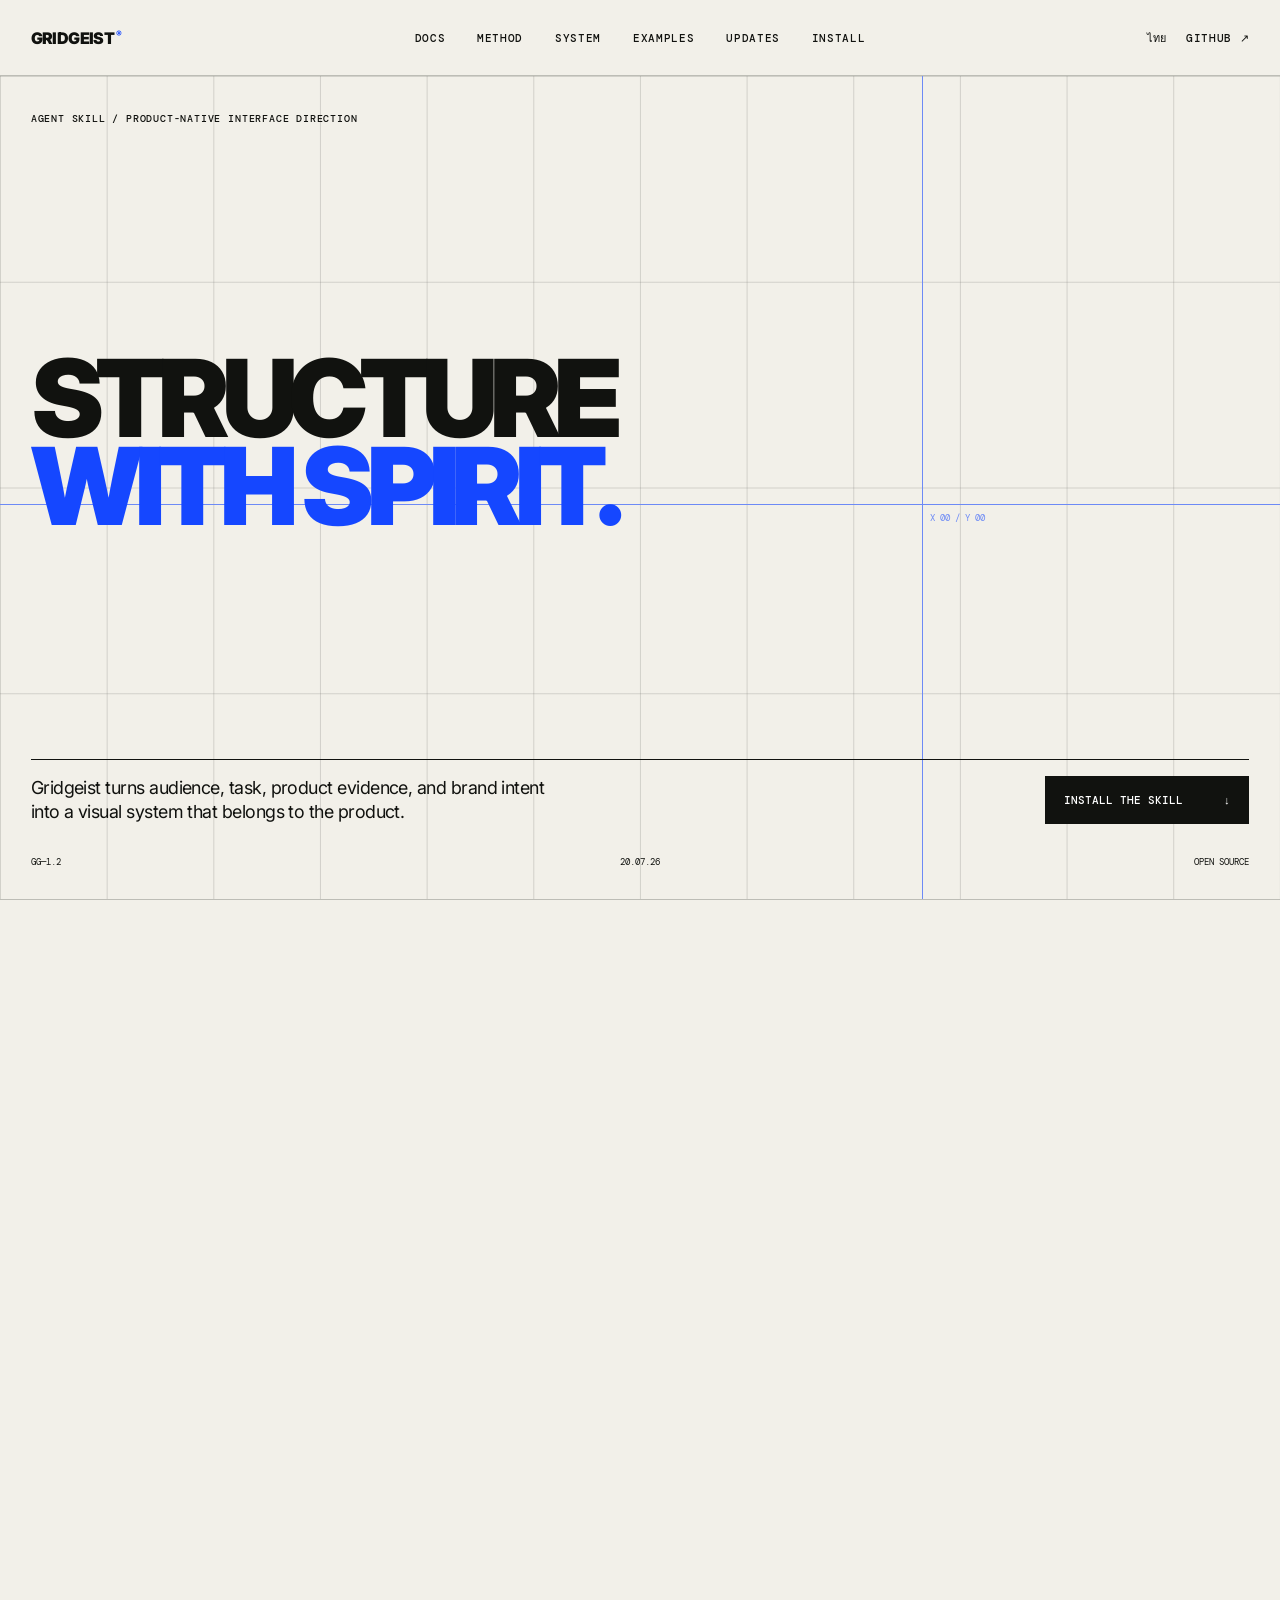
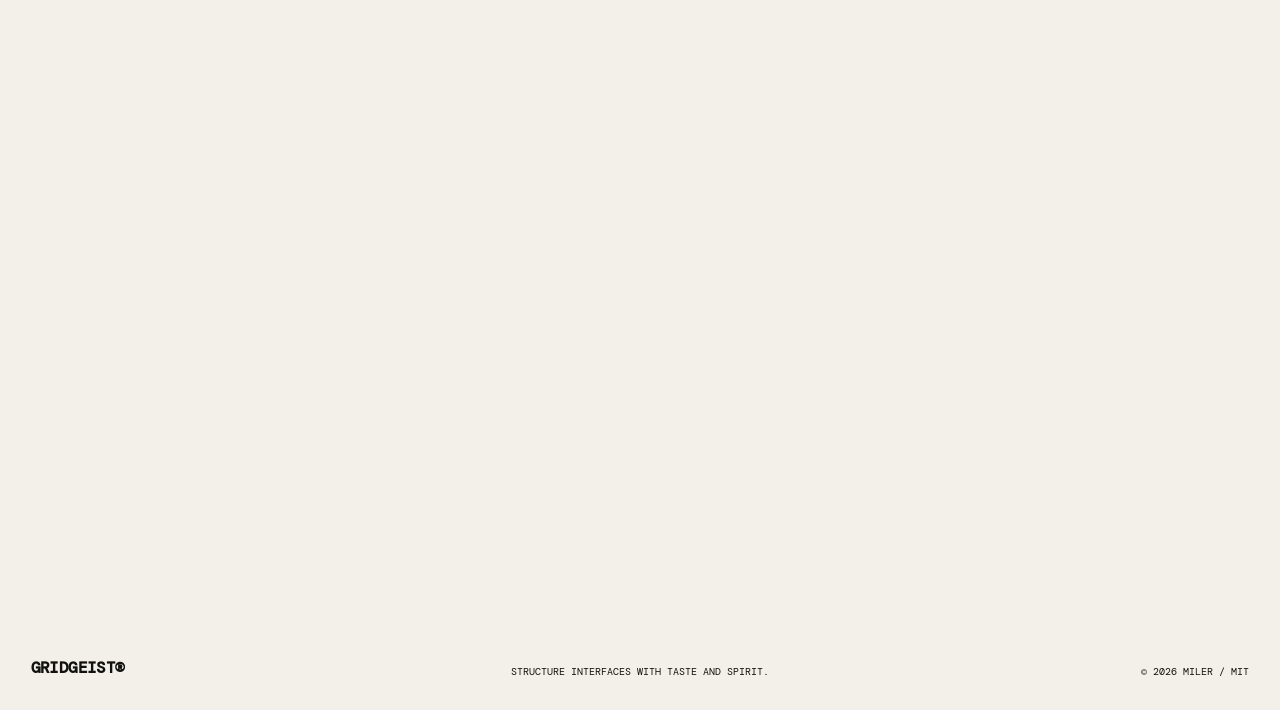
==== site/index.html @ 82cec8fe "feat: refine Gridgeist and clarify fork stewardship" ====
<!doctype html>
<html lang="en">
  <head>
    <meta charset="UTF-8" />
    <meta name="viewport" content="width=device-width, initial-scale=1.0" />
    <meta name="description" content="Gridgeist is a brand-adaptive agent skill for distinctive, product-native web interfaces." />
    <meta name="theme-color" content="#f2f0e9" />
    <title>Gridgeist — Structure interfaces with taste and spirit</title>
    <link rel="canonical" href="https://ohmiler.github.io/gridgeist/" />
    <link rel="alternate" hreflang="en" href="https://ohmiler.github.io/gridgeist/" />
    <link rel="alternate" hreflang="th" href="https://ohmiler.github.io/gridgeist/th/" />
    <link rel="alternate" hreflang="x-default" href="https://ohmiler.github.io/gridgeist/" />
    <meta property="og:type" content="website" />
    <meta property="og:site_name" content="Gridgeist" />
    <meta property="og:title" content="Gridgeist — Structure interfaces with taste and spirit" />
    <meta property="og:description" content="A brand-adaptive agent skill for distinctive, product-native web interfaces." />
    <meta property="og:url" content="https://ohmiler.github.io/gridgeist/" />
    <meta property="og:image" content="https://ohmiler.github.io/gridgeist/og-image.png" />
    <meta property="og:image:width" content="1200" />
    <meta property="og:image:height" content="630" />
    <meta property="og:image:alt" content="Gridgeist — Structure with spirit on a precise cobalt grid" />
    <meta property="og:locale" content="en_US" />
    <meta property="og:locale:alternate" content="th_TH" />
    <meta name="twitter:card" content="summary_large_image" />
    <meta name="twitter:title" content="Gridgeist — Structure interfaces with taste and spirit" />
    <meta name="twitter:description" content="A brand-adaptive agent skill for distinctive, product-native web interfaces." />
    <meta name="twitter:image" content="https://ohmiler.github.io/gridgeist/og-image.png" />
    <link rel="icon" href="./favicon.ico" sizes="any" />
    <link rel="stylesheet" href="./styles.css" />
    <script src="./script.js" defer></script>
  </head>
  <body>
    <a class="skip-link" href="#main">Skip to content</a>

    <header class="site-header">
      <a class="wordmark" href="#top" aria-label="Gridgeist home">GRIDGEIST<span aria-hidden="true">®</span></a>
      <nav class="desktop-nav" aria-label="Primary navigation">
        <a href="./docs/">Docs</a>
        <a href="#method">Method</a>
        <a href="#contract">System</a>
        <a href="./examples/">Examples</a>
        <a href="./updates/">Updates</a>
        <a href="#install">Install</a>
      </nav>
      <details class="mobile-menu">
        <summary>Menu</summary>
        <nav aria-label="Mobile navigation">
          <a href="./docs/">Docs</a>
          <a href="#method">Method</a>
          <a href="#contract">System</a>
          <a href="./examples/">Examples</a>
          <a href="./updates/">Updates</a>
          <a href="#install">Install</a>
        </nav>
      </details>
      <div class="header-actions">
        <a class="header-language" href="./th/" lang="th">ไทย</a>
        <a class="header-github" href="https://github.com/ohmiler/gridgeist">GitHub ↗</a>
      </div>
    </header>

    <main id="main">
      <section class="hero" id="top" aria-labelledby="hero-title">
        <div class="hero-grid" aria-hidden="true">
          <span class="axis axis-x"></span>
          <span class="axis axis-y"></span>
          <span class="coordinate">X 00 / Y 00</span>
        </div>
        <p class="eyebrow hero-kicker">Agent skill / Product-native interface direction</p>
        <h1 id="hero-title"><span>STRUCTURE</span><span>WITH SPIRIT.</span></h1>
        <div class="hero-footer">
          <p>Gridgeist turns audience, task, product evidence, and brand intent into a visual system that belongs to the product.</p>
          <a class="button button-dark" href="#install">Install the skill <span aria-hidden="true">↓</span></a>
        </div>
        <div class="hero-index" aria-hidden="true">
          <span>GG—1.2</span><span>20.07.26</span><span>OPEN SOURCE</span>
        </div>
      </section>

      <section class="statement reveal" id="method" aria-labelledby="statement-title">
        <p class="section-label">01 / The premise</p>
        <div>
          <h2 id="statement-title">A grid is a decision,<br />not a costume.</h2>
          <p>Structure may be visible, quiet, or invisible. The audience, task, content, and established brand decide—not a house aesthetic.</p>
        </div>
      </section>

      <section class="comparison reveal" aria-labelledby="comparison-title">
        <div class="comparison-head">
          <div>
            <p class="section-label">02 / Diagnostic</p>
            <h2 id="comparison-title">Move the idea,<br />not the furniture.</h2>
          </div>
          <div class="view-switch" role="group" aria-label="Comparison view">
            <button type="button" data-view="before" aria-pressed="true">Before</button>
            <button type="button" data-view="after" aria-pressed="false">After</button>
          </div>
        </div>

        <div class="demo" data-state="before">
          <div class="demo-bar">
            <span>COURSE / 04</span><span>INTERFACE STUDY</span><span class="demo-status">GENERIC</span>
          </div>
          <div class="demo-before" aria-hidden="false">
            <div class="fake-pill">NEW LEARNING EXPERIENCE</div>
            <h3>Master design.<br />Unlock your potential.</h3>
            <p>Everything you need to level up your skills and achieve more.</p>
            <div class="fake-cards"><i></i><i></i><i></i></div>
          </div>
          <div class="demo-after" aria-hidden="true">
            <aside><span>LESSON 04</span><strong>Grid as<br />argument</strong><small>38 min / intermediate</small></aside>
            <div class="lesson-pane">
              <span class="lesson-number">04</span>
              <h3>Build order<br />before ornament.</h3>
              <div class="lesson-meta"><span>READING</span><span>08:24</span><span>3 EXERCISES</span></div>
            </div>
          </div>
        </div>
      </section>

      <section class="modes reveal" id="modes" aria-labelledby="modes-title">
        <div class="modes-intro">
          <p class="section-label">03 / Operating modes</p>
          <h2 id="modes-title">One system.<br />Three ways in.</h2>
        </div>
        <ol class="mode-list">
          <li><span>01</span><div><h3>Create</h3><p>Turn content hierarchy and product intent into a complete responsive interface.</p></div><b aria-hidden="true">↗</b></li>
          <li><span>02</span><div><h3>Redesign</h3><p>Preserve behavior and brand while replacing weak patterns with a coherent direction.</p></div><b aria-hidden="true">↗</b></li>
          <li><span>03</span><div><h3>Review</h3><p>Diagnose clarity, hierarchy, type, responsiveness, accessibility, and implementation.</p></div><b aria-hidden="true">↗</b></li>
        </ol>
      </section>

      <section class="adaptation reveal" id="adaptation" aria-labelledby="adaptation-title">
        <header class="adaptation-intro">
          <p class="section-label section-label-light">04 / Structural range</p>
          <h2 id="adaptation-title">One method.<br />Different signals.</h2>
          <p>Illustrative specimens—not client work. Each surface changes its structural intensity while preserving one evidence-first method.</p>
        </header>
        <div class="specimen-grid">
          <article class="specimen specimen-visible">
            <header><span>01 / VISIBLE</span><b>Technical system</b></header>
            <div class="trace-mini" aria-hidden="true"><i></i><p><span>api.search</span><b>184 ms</b></p><p><span>db.lookup</span><b>42 ms</b></p><p><span>cache.hit</span><b>08 ms</b></p></div>
            <p>Explicit tracks expose relationships in data, code, and operational state.</p>
          </article>
          <article class="specimen specimen-quiet">
            <header><span>02 / QUIET</span><b>Image-led story</b></header>
            <div class="editorial-mini" aria-hidden="true"><i></i><i></i><small>WORK 03 / PROCESS &amp; OUTCOME</small></div>
            <p>Quiet alignments give artwork, captions, and narrative room to lead.</p>
          </article>
          <article class="specimen specimen-invisible">
            <header><span>03 / INVISIBLE</span><b>Direct-manipulation tool</b></header>
            <div class="canvas-mini" aria-hidden="true"><span></span><i></i><b>●</b><b>●</b><b>●</b></div>
            <p>The primary canvas dominates; structure survives through tool placement and touch behavior.</p>
          </article>
          <article class="specimen specimen-state">
            <header><span>04 / STATE-LED</span><b>Transactional flow</b></header>
            <div class="ledger-mini" aria-hidden="true"><p><b>184</b><span>READY</span></p><p><b>16</b><span>NEEDS ATTENTION</span></p><i></i></div>
            <p>Stable controls, explicit status, and recovery carry the visual hierarchy.</p>
          </article>
        </div>
      </section>

      <section class="system-contract reveal" id="contract" aria-labelledby="contract-title">
        <div class="contract-intro">
          <div><p class="section-label">05 / System contract</p><h2 id="contract-title">One direction.<br />Every decision.</h2></div>
          <p>Version 1.2 connects color, type, layout, spacing, components, states, media, and motion before polish begins. The contract stays proportional to the surface.</p>
        </div>
        <div class="contract-flow" aria-label="Gridgeist token flow">
          <div><span>01 / Foundation</span><strong>Raw values</strong></div>
          <div><span>02 / Semantic</span><strong>Product roles</strong></div>
          <div><span>03 / Component</span><strong>Behavior in context</strong></div>
        </div>
        <div class="contract-grid">
          <article class="contract-card"><span>Color + type</span><strong>Roles before values.</strong><p>Foreground pairs, proportional heading roles, language stress, and useful viewport context remain explicit.</p><code>task → role → scale</code></article>
          <article class="contract-card"><span>Layout + spacing</span><strong>Priority before tracks.</strong><p>One rhythm governs alignment while each viewport recomposes around the primary task.</p><code>360 → 768 → 1280 → 1600</code></article>
          <article class="contract-card"><span>Components</span><strong>Anatomy before instances.</strong><p>Shared jobs define variants, density, long-content behavior, and narrow-container rules.</p><code>job → anatomy → variant</code></article>
          <article class="contract-card is-state"><span>States + motion</span><strong>Evidence before claims.</strong><p>Focus, selection, error, success, and reduced motion survive without color alone.</p><div class="contract-state" aria-label="Example component states"><i>Default</i><i>Selected</i><i>Focus</i></div></article>
        </div>
      </section>

      <section class="proof reveal" aria-labelledby="proof-title">
        <p class="section-label">06 / Evaluation</p>
        <div class="proof-number">19</div>
        <div class="proof-copy">
          <h2 id="proof-title">Nineteen scenarios.<br />Six system runs.</h2>
          <p>The published suite now covers creation, redesign, review, brand adaptation, direction alignment, state recovery, accessibility, evidence integrity, companion ownership, and design-system coherence.</p>
          <p class="proof-note"><b>6 / 6</b> fresh v1.2 Scenario 19 implementations passed in English and Thai with independent responsive browser checks. Guardrails were repaired; real-user evidence remains open.</p>
          <a href="https://github.com/ohmiler/gridgeist/blob/main/evals/prompts.md">Read the evaluation suite ↗</a>
        </div>
      </section>

      <section class="field-proof reveal" aria-labelledby="field-proof-title">
        <div><p class="section-label section-label-light">07 / Field proof</p><h2 id="field-proof-title">One brief.<br />Two systems.</h2><p>Tracefield preserves the baseline, exact prompt, final interface, verification record, and limits of Gridgeist's first flagship experiment.</p><a href="./case-studies/tracefield/">Read the case study ↗</a></div>
        <div class="field-score" aria-label="Rubric score improved from 10 to 28"><span>BASELINE</span><b>10</b><i>→</i><b>28</b><span>FINAL</span></div>
      </section>
      <section class="install reveal" id="install" aria-labelledby="install-title">
        <p class="section-label section-label-light">08 / Install &amp; update</p>
        <h2 id="install-title">Install once.<br />Update deliberately.</h2>
        <div class="install-grid">
          <article class="install-primary">
            <div><span>01 / CODEX PLUGIN</span><small>RECOMMENDED</small></div>
            <p>Add the marketplace, install the tagged plugin, then start a new Codex session.</p>
            <div class="command-line"><code id="install-codex">codex plugin marketplace add ohmiler/gridgeist
codex plugin add gridgeist@gridgeist</code><button type="button" class="copy-button" data-copy-target="install-codex">Copy</button></div>
          </article>
          <article>
            <div><span>02 / AGENT SKILLS</span><small>UNIVERSAL</small></div>
            <p>Install globally for compatible agents.</p>
            <div class="command-line command-line-small"><code id="install-skills">npx skills add ohmiler/gridgeist -g</code><button type="button" class="copy-button" data-copy-target="install-skills">Copy</button></div>
          </article>
          <article>
            <div><span>03 / UPDATE</span><small>EXPLICIT</small></div>
            <p>Refresh the marketplace or update an Agent Skills installation; updates never run silently.</p>
            <div class="command-line command-line-small"><code id="update-skill">codex plugin marketplace upgrade gridgeist
npx skills update gridgeist -g -y</code><button type="button" class="copy-button" data-copy-target="update-skill">Copy</button></div>
          </article>
        </div>
        <div class="install-actions">
          <a class="button button-light" href="./docs/#install">Read installation docs <span aria-hidden="true">↗</span></a>
          <p>Tagged releases<br />MIT licensed</p>
        </div>
      </section>
    </main>

    <footer>
      <a class="wordmark" href="#top">GRIDGEIST®</a>
      <p>Structure interfaces with taste and spirit.</p>
      <p>© 2026 MILER / MIT</p>
    </footer>
  </body>
</html>
---- site/styles.css ----
@import url("https://fonts.googleapis.com/css2?family=DM+Mono:wght@300;400;500&family=Inter:wght@400;500;600;700;800;900&display=swap");

:root {
  /* Foundation */
  --foundation-paper-100: #f2f0e9;
  --foundation-paper-0: #ffffff;
  --foundation-ink-900: #11120f;
  --foundation-ink-600: #686a63;
  --foundation-cobalt-600: #1547ff;
  --foundation-acid-400: #d8ff00;
  --foundation-danger-600: #b93a21;
  --foundation-rule: rgba(17, 18, 15, 0.23);
  --foundation-rule-inverse: rgba(255, 255, 255, 0.34);
  --foundation-space-1: .5rem;
  --foundation-space-2: 1rem;
  --foundation-space-3: 1.5rem;
  --foundation-space-4: 2rem;
  --foundation-space-6: 3rem;
  --foundation-space-8: 4rem;
  --foundation-motion-fast: 160ms;
  --foundation-motion-base: 280ms;
  --foundation-motion-reveal: 700ms;
  --font-metadata: "DM Mono", monospace;
  --font-interface: "Inter", Arial, sans-serif;
  --type-display-hero: clamp(3.5rem, 8.4vw, 8rem);
  --type-display-section: clamp(2.75rem, 5vw, 5rem);
  --type-heading-section: clamp(2.25rem, 4vw, 4rem);

  /* Semantic */
  --color-canvas: var(--foundation-paper-100);
  --color-surface: var(--foundation-paper-0);
  --color-text: var(--foundation-ink-900);
  --color-text-muted: var(--foundation-ink-600);
  --color-border: var(--foundation-rule);
  --color-border-inverse: var(--foundation-rule-inverse);
  --color-action: var(--foundation-cobalt-600);
  --color-action-foreground: var(--foundation-paper-0);
  --color-focus: var(--foundation-acid-400);
  --color-success: #187650;
  --color-warning: #a94b22;
  --color-destructive: var(--foundation-danger-600);
  --color-inverse-surface: var(--foundation-ink-900);
  --color-inverse-text: var(--foundation-paper-0);

  /* Shared component roles */
  --component-control-height: 48px;
  --component-focus-width: 3px;
  --component-rule: 1px solid var(--color-border);
  --component-rule-strong: 1px solid var(--color-text);
  --component-transition: var(--foundation-motion-fast) ease;

  /* Stable compatibility aliases */
  --paper: var(--color-canvas);
  --ink: var(--color-text);
  --muted: var(--color-text-muted);
  --line: var(--color-border);
  --blue: var(--color-action);
  --acid: var(--color-focus);
  --mono: var(--font-metadata);
  --sans: var(--font-interface);
  --container-wide: 1280px;
  --container-copy: 760px;
  --page-gutter: max(clamp(1rem, 2.4vw, 2rem), calc((100vw - var(--container-wide)) / 2));
}

* { box-sizing: border-box; }
html { scroll-behavior: smooth; }
body { margin: 0; background: var(--color-canvas); color: var(--color-text); font-family: var(--font-interface); }
a { color: inherit; }
button { font: inherit; }
::selection { background: var(--blue); color: white; }

.skip-link { position: fixed; left: 1rem; top: -5rem; z-index: 50; background: white; padding: .8rem 1rem; }
.skip-link:focus { top: 1rem; }
.site-header { height: 76px; padding: 0 var(--page-gutter); display: grid; grid-template-columns: 1fr auto 1fr; align-items: center; border-bottom: 1px solid var(--line); position: relative; z-index: 5; }
.wordmark { font-size: 1rem; font-weight: 900; letter-spacing: -.04em; text-decoration: none; }
.wordmark span { color: var(--blue); font-size: .55em; vertical-align: top; margin-left: .15rem; }
.site-header > nav { display: flex; gap: 2rem; }
.mobile-menu { display: none; }
.header-actions { justify-self: end; display: flex; gap: 1.2rem; align-items: center; }
.site-header > nav a, .header-github, .header-language { font: 500 .68rem var(--mono); text-transform: uppercase; text-decoration: none; letter-spacing: .06em; }
.site-header > nav a:hover, .header-github:hover, .header-language:hover { color: var(--color-action); }
.site-header a[aria-current="page"] { text-decoration: underline; text-decoration-color: var(--color-action); text-decoration-thickness: 2px; text-underline-offset: .45rem; }
.header-github { justify-self: end; }
:where(a, button, summary):focus-visible { outline: var(--component-focus-width) solid var(--color-focus); outline-offset: 3px; }

.hero { min-height: calc(100svh - 76px); padding: 2.4vw var(--page-gutter); display: grid; grid-template-columns: minmax(0, 1fr); grid-template-rows: auto 1fr auto auto; position: relative; overflow: hidden; border-bottom: 1px solid var(--line); }
.hero-grid { position: absolute; inset: 0; pointer-events: none; background-image: linear-gradient(to right, var(--line) 1px, transparent 1px), linear-gradient(to bottom, var(--line) 1px, transparent 1px); background-size: calc(100% / 12) 100%, 100% 25%; opacity: .6; }
.axis { position: absolute; z-index: 1; background: var(--blue); transition: transform .1s linear; }
.axis-x { height: 1px; left: 0; right: 0; top: var(--pointer-y, 52%); }
.axis-y { width: 1px; top: 0; bottom: 0; left: var(--pointer-x, 72%); }
.coordinate { position: absolute; top: calc(var(--pointer-y, 52%) + 8px); left: calc(var(--pointer-x, 72%) + 8px); color: var(--blue); font: .58rem var(--mono); }
.eyebrow, .section-label { margin: 0; font: 500 .63rem var(--mono); letter-spacing: .08em; text-transform: uppercase; }
.hero-kicker { z-index: 2; padding-top: .3rem; }
.hero h1 { align-self: center; max-width: 12ch; margin: 2rem 0; z-index: 2; font-size: var(--type-display-hero); line-height: .82; letter-spacing: -.075em; font-weight: 900; text-transform: uppercase; }
.hero h1 span { display: block; transform: translateY(30px); opacity: 0; animation: rise .8s cubic-bezier(.2,.7,.1,1) forwards; }
.hero h1 span:last-child { color: var(--blue); animation-delay: .12s; }
.hero-footer { z-index: 2; display: flex; justify-content: space-between; align-items: end; border-top: 1px solid var(--ink); padding-top: 1rem; }
.hero-footer p { max-width: 520px; margin: 0; font-size: clamp(1rem, 1.4vw, 1.4rem); line-height: 1.35; letter-spacing: -.03em; }
.button { min-height: var(--component-control-height); padding: 0 1.2rem; display: inline-flex; align-items: center; justify-content: space-between; gap: 2.5rem; text-decoration: none; font: 500 .7rem var(--mono); text-transform: uppercase; transition: background var(--component-transition), color var(--component-transition), transform var(--component-transition); }
.button:hover { transform: translateY(-2px); }
.button-dark { background: var(--ink); color: white; }
.button-dark:hover { background: var(--blue); }
.hero-index { z-index: 2; padding-top: 2rem; display: grid; grid-template-columns: repeat(3, 1fr); font: .55rem var(--mono); }
.hero-index span:nth-child(2) { text-align: center; }
.hero-index span:last-child { text-align: right; }

.statement { display: grid; grid-template-columns: 1fr 3fr; gap: 2rem; padding: 8rem var(--page-gutter); border-bottom: 1px solid var(--line); }
.statement > div { max-width: 1050px; }
.statement h2, .comparison h2, .modes h2, .adaptation h2, .proof h2, .install h2 { margin: 0; font-weight: 800; letter-spacing: -.065em; line-height: .94; }
.statement h2 { font-size: var(--type-display-section); }
.statement div p { max-width: 650px; margin: 3rem 0 0 auto; font-size: clamp(1.2rem, 2.1vw, 2rem); line-height: 1.25; letter-spacing: -.035em; }

.comparison { padding: 7rem var(--page-gutter); }
.comparison-head { display: flex; justify-content: space-between; align-items: end; margin-bottom: 3rem; }
.comparison h2, .modes h2 { margin-top: 1.5rem; font-size: var(--type-display-section); }
.view-switch { display: flex; border: 1px solid var(--ink); }
.view-switch button { border: 0; border-right: 1px solid var(--ink); padding: .85rem 1.4rem; background: transparent; cursor: pointer; font: .67rem var(--mono); text-transform: uppercase; }
.view-switch button:last-child { border-right: 0; }
.view-switch button[aria-pressed="true"] { background: var(--color-inverse-surface); color: var(--color-inverse-text); box-shadow: inset 0 -4px var(--color-focus); }
.demo { min-height: 620px; border: 1px solid var(--ink); position: relative; overflow: hidden; background: #e7e8e2; }
.demo-bar { height: 44px; padding: 0 1rem; display: grid; grid-template-columns: 1fr 1fr 1fr; align-items: center; border-bottom: 1px solid var(--ink); font: .58rem var(--mono); }
.demo-bar span:nth-child(2) { text-align: center; }
.demo-status { text-align: right; color: var(--blue); }
.demo-before { min-height: 575px; display: flex; flex-direction: column; align-items: center; justify-content: center; text-align: center; background: radial-gradient(circle at 70% 30%, rgba(21,71,255,.18), transparent 28%), #eff0f5; transition: opacity .3s, transform .4s; }
.fake-pill { padding: .45rem .8rem; border-radius: 99px; background: white; color: #6158d7; font-size: .58rem; font-weight: 700; }
.demo-before h3 { margin: 1.2rem 0; font-size: clamp(2.5rem, 4.5vw, 4.5rem); line-height: .95; letter-spacing: -.055em; background: linear-gradient(135deg,#15152a,#6256e9); color: transparent; background-clip: text; }
.demo-before p { max-width: 430px; color: #6c6e80; }
.fake-cards { display: flex; gap: 1rem; margin-top: 2rem; }
.fake-cards i { width: 130px; height: 80px; border-radius: 16px; background: rgba(255,255,255,.8); box-shadow: 0 12px 35px rgba(40,40,90,.12); }
.demo-after { min-height: 575px; display: none; grid-template-columns: 1fr 3fr; background: var(--ink); color: white; }
.demo-after aside { padding: 2rem; display: flex; flex-direction: column; border-right: 1px solid #55564f; }
.demo-after aside span, .demo-after aside small, .lesson-meta { font: .6rem var(--mono); text-transform: uppercase; }
.demo-after aside strong { margin: auto 0; font-size: clamp(1.8rem, 3vw, 3rem); line-height: .95; letter-spacing: -.06em; }
.lesson-pane { padding: 2rem; display: flex; flex-direction: column; position: relative; background-image: linear-gradient(to right, #30312d 1px, transparent 1px); background-size: 25%; }
.lesson-number { align-self: end; color: var(--acid); font: 3rem var(--mono); }
.lesson-pane h3 { margin: auto 0; font-size: clamp(2.75rem, 5vw, 5.5rem); line-height: .86; letter-spacing: -.065em; text-transform: uppercase; }
.lesson-meta { padding-top: 1.2rem; display: flex; justify-content: space-between; border-top: 1px solid #77786f; }
.demo[data-state="after"] .demo-before { display: none; }
.demo[data-state="after"] .demo-after { display: grid; }

.modes { padding: 8rem var(--page-gutter); display: grid; grid-template-columns: 1fr 1.5fr; gap: 7vw; border-top: 1px solid var(--line); }
.mode-list { margin: 0; padding: 0; list-style: none; border-top: 1px solid var(--ink); }
.mode-list li { padding: 1.6rem 0; display: grid; grid-template-columns: 55px 1fr auto; align-items: start; gap: 1rem; border-bottom: 1px solid var(--ink); }
.mode-list li > span { font: .6rem var(--mono); }
.mode-list h3 { margin: 0 0 .7rem; font-size: clamp(1.8rem, 3vw, 3.2rem); letter-spacing: -.05em; }
.mode-list p { max-width: 480px; margin: 0; color: var(--muted); line-height: 1.5; }
.mode-list b { font-size: 1.5rem; font-weight: 400; }

.section-label-light { color: rgba(255,255,255,.7); }
.adaptation { padding-inline: var(--page-gutter); display: grid; grid-template-columns: .82fr 1.65fr; background: var(--ink); color: white; }
.adaptation-intro { min-height: 760px; padding: 6rem 4vw 3rem 0; display: flex; flex-direction: column; }
.adaptation h2 { margin-top: auto; font-size: var(--type-display-section); }
.adaptation-intro > p:last-child { max-width: 440px; margin: 2rem 0 0; color: #aaa; font-size: 1.05rem; line-height: 1.5; }
.specimen-grid { display: grid; grid-template-columns: 1fr 1fr; border-left: 1px solid #55564f; }
.specimen { min-width: 0; min-height: 380px; padding: 1.5rem; display: flex; flex-direction: column; border-right: 1px solid #55564f; border-bottom: 1px solid #55564f; }
.specimen:nth-child(even) { border-right: 0; }
.specimen:nth-child(n+3) { border-bottom: 0; }
.specimen header { display: flex; justify-content: space-between; gap: 1rem; font: .58rem var(--mono); text-transform: uppercase; }
.specimen header b { font-weight: 500; }
.specimen > p { margin: 1.4rem 0 0; max-width: 360px; color: inherit; opacity: .72; line-height: 1.45; }
.trace-mini { flex: 1; margin-top: 2rem; padding: 1rem; position: relative; border: 1px solid #55564f; background-image: linear-gradient(to right,#30312d 1px,transparent 1px); background-size: 25%; }
.trace-mini i { width: 8px; height: 8px; display: block; border-radius: 50%; background: var(--acid); box-shadow: 0 0 0 6px #d8ff0020; }
.trace-mini p { margin: 1.4rem 0 0; padding-bottom: .7rem; display: flex; justify-content: space-between; border-bottom: 1px solid #55564f; font: .58rem var(--mono); }
.trace-mini b { color: var(--acid); }
.specimen-quiet { background: var(--paper); color: var(--ink); }
.editorial-mini { flex: 1; min-height: 190px; margin-top: 2rem; display: grid; grid-template-columns: 1.25fr .75fr; grid-template-rows: 1fr auto; gap: .7rem; }
.editorial-mini i:first-child { grid-row: 1 / 3; background: var(--blue); clip-path: polygon(0 10%,100% 0,82% 100%,8% 84%); }
.editorial-mini i:nth-child(2) { background: #d2b9a0; transform: translateY(1.2rem); }
.editorial-mini small { align-self: end; font: .52rem/1.4 var(--mono); }
.specimen-invisible { background: var(--blue); }
.canvas-mini { flex: 1; min-height: 190px; margin-top: 2rem; padding: 1rem; display: grid; grid-template-columns: 1fr auto; grid-template-rows: 1fr auto auto auto; gap: .55rem; background: #fffdf5; color: var(--ink); }
.canvas-mini span { grid-row: 1 / -1; position: relative; border: 1px solid #c9c7bf; background: linear-gradient(155deg,transparent 43%,#f16b52 44% 48%,transparent 49%),linear-gradient(25deg,transparent 47%,#1547ff 48% 52%,transparent 53%); }
.canvas-mini i { width: 26px; height: 26px; border: 6px solid var(--ink); border-radius: 50%; }
.canvas-mini b { width: 30px; height: 30px; display: grid; place-items: center; border: 1px solid; font-size: .65rem; }
.specimen-state { background: var(--acid); color: var(--ink); }
.ledger-mini { flex: 1; margin-top: 2rem; border-top: 1px solid; }
.ledger-mini p { margin: 0; padding: 1rem 0; display: grid; grid-template-columns: 1fr auto; align-items: end; border-bottom: 1px solid; }
.ledger-mini b { font-size: clamp(2.5rem,5vw,5rem); line-height: .8; letter-spacing: -.08em; }
.ledger-mini span { font: .55rem var(--mono); }
.ledger-mini i { width: 72%; height: 9px; margin-top: 1.5rem; display: block; background: linear-gradient(to right,var(--ink) 84%,#11120f35 84%); }

.proof { padding: 7rem var(--page-gutter); display: grid; grid-template-columns: .8fr 1.2fr 1fr; align-items: end; border-bottom: 1px solid var(--line); }
.proof-number { font-weight: 900; font-size: clamp(9rem, 22vw, 24rem); line-height: .67; letter-spacing: -.1em; color: var(--blue); }
.proof h2 { font-size: var(--type-heading-section); }
.proof-copy p { margin: 2rem 0; line-height: 1.5; color: var(--muted); }
.proof-copy .proof-note { padding: 1.2rem 0; border-top: 1px solid var(--line); border-bottom: 1px solid var(--line); font: .62rem/1.6 var(--mono); text-transform: uppercase; }
.proof-note b { margin-right: .5rem; color: var(--blue); font-size: 1.2rem; }
.proof-copy a { font: .67rem var(--mono); text-transform: uppercase; text-underline-offset: .3rem; }

.system-contract { padding: 7rem var(--page-gutter); border-bottom: var(--component-rule); background: var(--color-canvas); }
.contract-intro { display: grid; grid-template-columns: .7fr 1.3fr; gap: 7vw; align-items: end; margin-bottom: 3rem; }
.contract-intro h2 { max-width: 900px; margin: 1.5rem 0 0; font-size: var(--type-display-section); line-height: .94; letter-spacing: -.06em; }
.contract-intro > p { max-width: 520px; margin: 0; color: var(--color-text-muted); font-size: 1.05rem; line-height: 1.55; }
.contract-flow { display: grid; grid-template-columns: repeat(3, 1fr); border: var(--component-rule-strong); }
.contract-flow > div { min-width: 0; min-height: 112px; padding: 1.2rem; display: flex; flex-direction: column; justify-content: space-between; border-right: var(--component-rule-strong); }
.contract-flow > div:last-child { border-right: 0; background: var(--color-action); color: var(--color-action-foreground); }
.contract-flow span { font: 500 .58rem var(--font-metadata); letter-spacing: .06em; text-transform: uppercase; }
.contract-flow strong { font-size: clamp(1.25rem, 2vw, 2rem); letter-spacing: -.04em; }
.contract-grid { display: grid; grid-template-columns: repeat(4, 1fr); border-inline: var(--component-rule-strong); border-bottom: var(--component-rule-strong); }
.contract-card { min-width: 0; min-height: 250px; padding: 1.25rem; display: flex; flex-direction: column; border-right: var(--component-rule-strong); }
.contract-card:last-child { border-right: 0; }
.contract-card > span { font: 500 .58rem var(--font-metadata); letter-spacing: .06em; text-transform: uppercase; }
.contract-card strong { margin-top: auto; font-size: clamp(1.7rem, 2.5vw, 2.7rem); line-height: .95; letter-spacing: -.055em; }
.contract-card p { min-height: 4.2em; margin: 1rem 0 0; color: var(--color-text-muted); line-height: 1.45; }
.contract-card code { color: var(--color-action); font: 500 .66rem var(--font-metadata); }
.contract-card.is-state { background: var(--color-inverse-surface); color: var(--color-inverse-text); }
.contract-card.is-state p { color: rgba(255,255,255,.7); }
.contract-state { margin-top: 1.2rem; display: flex; flex-wrap: wrap; gap: .45rem; }
.contract-state i { min-height: 28px; padding: 0 .55rem; display: inline-flex; align-items: center; border: 1px solid currentColor; font: normal 500 .55rem var(--font-metadata); text-transform: uppercase; }
.contract-state i:last-child { border-left: 5px solid var(--color-focus); }
.version-mark { display: inline-flex; align-items: center; gap: .55rem; font: 500 .58rem var(--font-metadata); letter-spacing: .06em; text-transform: uppercase; }
.version-mark::before { width: 8px; height: 8px; content: ""; background: var(--color-focus); border: 1px solid currentColor; }

.field-proof { padding-inline: var(--page-gutter); display: grid; grid-template-columns: 1fr 1fr; background: var(--blue); color: white; }
.field-proof > div:first-child { min-height: 620px; padding: 6rem 3rem 3rem 0; display: flex; flex-direction: column; }
.field-proof h2 { margin: auto 0 2rem; font-size: var(--type-display-section); line-height: .92; letter-spacing: -.06em; }
.field-proof p:not(.section-label) { max-width: 480px; line-height: 1.5; }
.field-proof a { margin-top: 2rem; font: .65rem var(--mono); text-transform: uppercase; text-underline-offset: .3rem; }
.field-score { min-height: 620px; display: grid; grid-template-columns: 1fr auto; grid-template-rows: auto 1fr auto 1fr auto; align-items: center; padding: 3rem; border-left: 1px solid rgba(255,255,255,.5); font: .62rem var(--mono); }
.field-score span:last-child { align-self: end; }
.field-score b { grid-column: 2; font: 900 clamp(6rem, 13vw, 13rem)/.7 var(--sans); letter-spacing: -.1em; }
.field-score b:last-of-type { color: var(--acid); }
.field-score i { grid-column: 2; justify-self: center; font-size: 2rem; font-style: normal; }
.install { min-height: 85svh; padding: 5rem var(--page-gutter) 2rem; background: var(--ink); color: white; display: flex; flex-direction: column; }
.install h2 { max-width: 12ch; margin: auto 0 3rem; font-size: clamp(3.5rem, 7vw, 7rem); line-height: .88; text-transform: uppercase; }
.install-grid { display: grid; grid-template-columns: 1.2fr .8fr; border-top: 1px solid #62635d; }
.install-grid article { min-width: 0; padding: 1.5rem 0 1.5rem 1.5rem; border-bottom: 1px solid #62635d; border-left: 1px solid #62635d; }
.install-grid article:nth-child(2),.install-grid article:nth-child(3) { padding-right: 1.5rem; }
.install-grid .install-primary { grid-row: 1 / 3; padding-left: 0; padding-right: 1.5rem; border-left: 0; }
.install-grid article > div:first-child { display: flex; justify-content: space-between; gap: 1rem; font: .58rem var(--mono); }
.install-grid article small { color: var(--acid); }
.install-grid article > p { min-height: 3em; margin: 1.2rem 0; color: #aaa; line-height: 1.5; }
.command-line { display: flex; justify-content: space-between; align-items: center; border: 1px solid #62635d; }
.command-line code { min-width: 0; padding: 1.4rem; overflow-x: auto; white-space: pre; font: .72rem/1.8 var(--mono); }
.command-line-small code { font-size: .64rem; }
.copy-button { align-self: stretch; min-width: 100px; border: 0; border-left: 1px solid #62635d; background: transparent; color: white; cursor: pointer; font: .68rem var(--mono); text-transform: uppercase; }
.copy-button:hover, .copy-button.copied { background: var(--color-focus); color: var(--color-text); }
.copy-button.copied { box-shadow: inset 4px 0 var(--color-action); }
.install-actions { display: flex; justify-content: space-between; align-items: end; margin-top: 2rem; }
.button-light { background: white; color: var(--ink); }
.button-light:hover { background: var(--acid); }
.install-actions p { margin: 0; color: #aaa; text-align: right; font: .58rem/1.6 var(--mono); text-transform: uppercase; }
body > footer { min-height: 110px; padding: 2rem var(--page-gutter); display: grid; grid-template-columns: 1fr 1fr 1fr; align-items: end; font: .6rem var(--mono); text-transform: uppercase; }
body > footer p { margin: 0; }
body > footer p:nth-child(2) { text-align: center; }
body > footer p:last-child { text-align: right; }

.reveal { opacity: 0; transform: translateY(28px); transition: opacity .7s, transform .7s; }
.reveal.visible { opacity: 1; transform: none; }
@keyframes rise { to { transform: none; opacity: 1; } }

@media (max-width: 800px) {
  .site-header { height: 64px; padding: 0 1rem; grid-template-columns: 1fr auto auto; gap: .75rem; }
  .site-header > nav { display: none; }
  .mobile-menu { display: block; justify-self: end; position: relative; font: 500 .64rem var(--mono); text-transform: uppercase; }
  .mobile-menu summary { min-height: 44px; display: inline-flex; align-items: center; cursor: pointer; list-style: none; }
  .mobile-menu summary::-webkit-details-marker { display: none; }
  .mobile-menu summary::after { content: "+"; margin-left: .45rem; color: var(--blue); }
  .mobile-menu[open] summary::after { content: "−"; }
  .mobile-menu[open] summary { text-decoration: underline; text-decoration-color: var(--color-action); text-underline-offset: .35rem; }
  .mobile-menu nav { width: min(280px,calc(100vw - 2rem)); padding: .5rem 1rem; display: grid; position: absolute; z-index: 20; top: 52px; right: 0; background: var(--ink); color: white; box-shadow: 0 18px 40px #11120f30; }
  .mobile-menu nav a { min-height: 48px; display: flex; align-items: center; border-bottom: 1px solid #55564f; text-decoration: none; }
  .mobile-menu nav a:last-child { border-bottom: 0; }
  .site-header .wordmark, .header-github, .header-language { min-height: 44px; display: inline-flex; align-items: center; }
  .hero { min-height: calc(100svh - 64px); padding: 1rem; }
  .hero-grid { background-size: 25% 100%, 100% 20%; }
  .hero h1 { font-size: clamp(3rem, 12.5vw, 4.75rem); line-height: .84; }
  .hero-footer { min-width: 0; display: block; }
  .hero-footer p { margin-bottom: 1.5rem; }
  .button { width: 100%; }
  .hero-index { padding-top: 1.2rem; }
  .statement, .modes, .proof { grid-template-columns: 1fr; padding: 5rem 1rem; }
  .statement { gap: 4rem; }
  .statement div p { margin-left: 0; }
  .comparison { padding: 5rem 1rem; }
  .comparison-head { display: block; }
  .view-switch { margin-top: 2rem; width: 100%; }
  .view-switch button { min-height: 44px; flex: 1; }
  .demo { min-height: 540px; }
  .demo-before { min-height: 495px; padding: 1rem; }
  .fake-cards i { width: 75px; height: 65px; }
  .demo-after { min-height: 495px; grid-template-columns: 1fr; }
  .demo-after > * { min-width: 0; }
  .demo-after aside { min-height: 130px; border-right: 0; border-bottom: 1px solid #55564f; display: grid; grid-template-columns: 1fr 1fr; }
  .demo-after aside strong { margin: 1rem 0; grid-column: 1 / -1; }
  .demo-after aside small { text-align: right; }
  .lesson-pane { min-height: 365px; padding: 1rem; }
  .modes { gap: 4rem; }
  .adaptation { padding-inline: 1rem; grid-template-columns: 1fr; }
  .adaptation-intro { min-height: 520px; padding: 5rem 0 2rem; }
  .specimen-grid { border-top: 1px solid #55564f; border-left: 0; }
  .specimen { min-height: 340px; padding: 1rem; }
  .proof { gap: 3rem; }
  .proof-number { font-size: 52vw; }
  .system-contract { padding: 5rem 1rem; }
  .contract-intro { grid-template-columns: 1fr; gap: 2rem; }
  .contract-flow { grid-template-columns: 1fr; }
  .contract-flow > div { min-height: 92px; border-right: 0; border-bottom: var(--component-rule-strong); }
  .contract-flow > div:last-child { border-bottom: 0; }
  .contract-grid { grid-template-columns: 1fr 1fr; }
  .contract-card:nth-child(2) { border-right: 0; }
  .contract-card:nth-child(-n+2) { border-bottom: var(--component-rule-strong); }
  .field-proof { padding-inline: 1rem; grid-template-columns: 1fr; }
  .field-proof > div:first-child { min-height: 520px; padding: 5rem 0 2rem; }
  .field-score { min-height: 500px; padding: 2rem 0; border-left: 0; border-top: 1px solid rgba(255,255,255,.5); }
  .field-score b { font-size: 35vw; }  .install { padding: 4rem 1rem 1rem; }
  .install h2 { font-size: clamp(3rem, 11.5vw, 4.75rem); overflow-wrap: break-word; }
  .install-grid { grid-template-columns: 1fr; }
  .install-grid .install-primary { grid-row: auto; padding: 1.5rem 0; }
  .install-grid article,.install-grid article:nth-child(2),.install-grid article:nth-child(3) { padding: 1.5rem 0; border-left: 0; }
  .install-grid article > p { min-height: 0; }
  .command-line { align-items: stretch; }
  .command-line code { white-space: nowrap; }
  .install-actions { display: block; }
  .install-actions p { margin-top: 1.5rem; text-align: left; }
  body > footer { padding: 2rem 1rem; grid-template-columns: 1fr 1fr; gap: 1.5rem; }
  body > footer p:nth-child(2) { display: none; }
}

@media (max-width: 480px) {
  .header-github { display: none; }
  .site-header { grid-template-columns: 1fr auto auto; }
  .specimen-grid { grid-template-columns: 1fr; }
  .specimen,.specimen:nth-child(even),.specimen:nth-child(n+3) { min-height: 320px; border-right: 0; border-bottom: 1px solid #55564f; }
  .specimen:last-child { border-bottom: 0; }
  .contract-grid { grid-template-columns: 1fr; }
  .contract-card,.contract-card:nth-child(2) { min-height: 220px; border-right: 0; border-bottom: var(--component-rule-strong); }
  .contract-card:last-child { border-bottom: 0; }
}

@media (max-width: 360px) {
  .lesson-pane h3 { font-size: clamp(2.5rem, 13vw, 3.2rem); }
}

@media (prefers-reduced-motion: reduce) {
  html { scroll-behavior: auto; }
  *, *::before, *::after { animation-duration: .01ms !important; animation-iteration-count: 1 !important; transition-duration: .01ms !important; }
  .reveal { opacity: 1; transform: none; }
  .axis { display: none; }
  .coordinate { display: none; }
}

@media (forced-colors: active) {
  :where(a, button, summary):focus-visible { outline-color: Highlight; }
  .axis,.version-mark::before { background: Highlight; }
  .contract-flow > div:last-child,.contract-card.is-state { background: Canvas; color: CanvasText; }
}
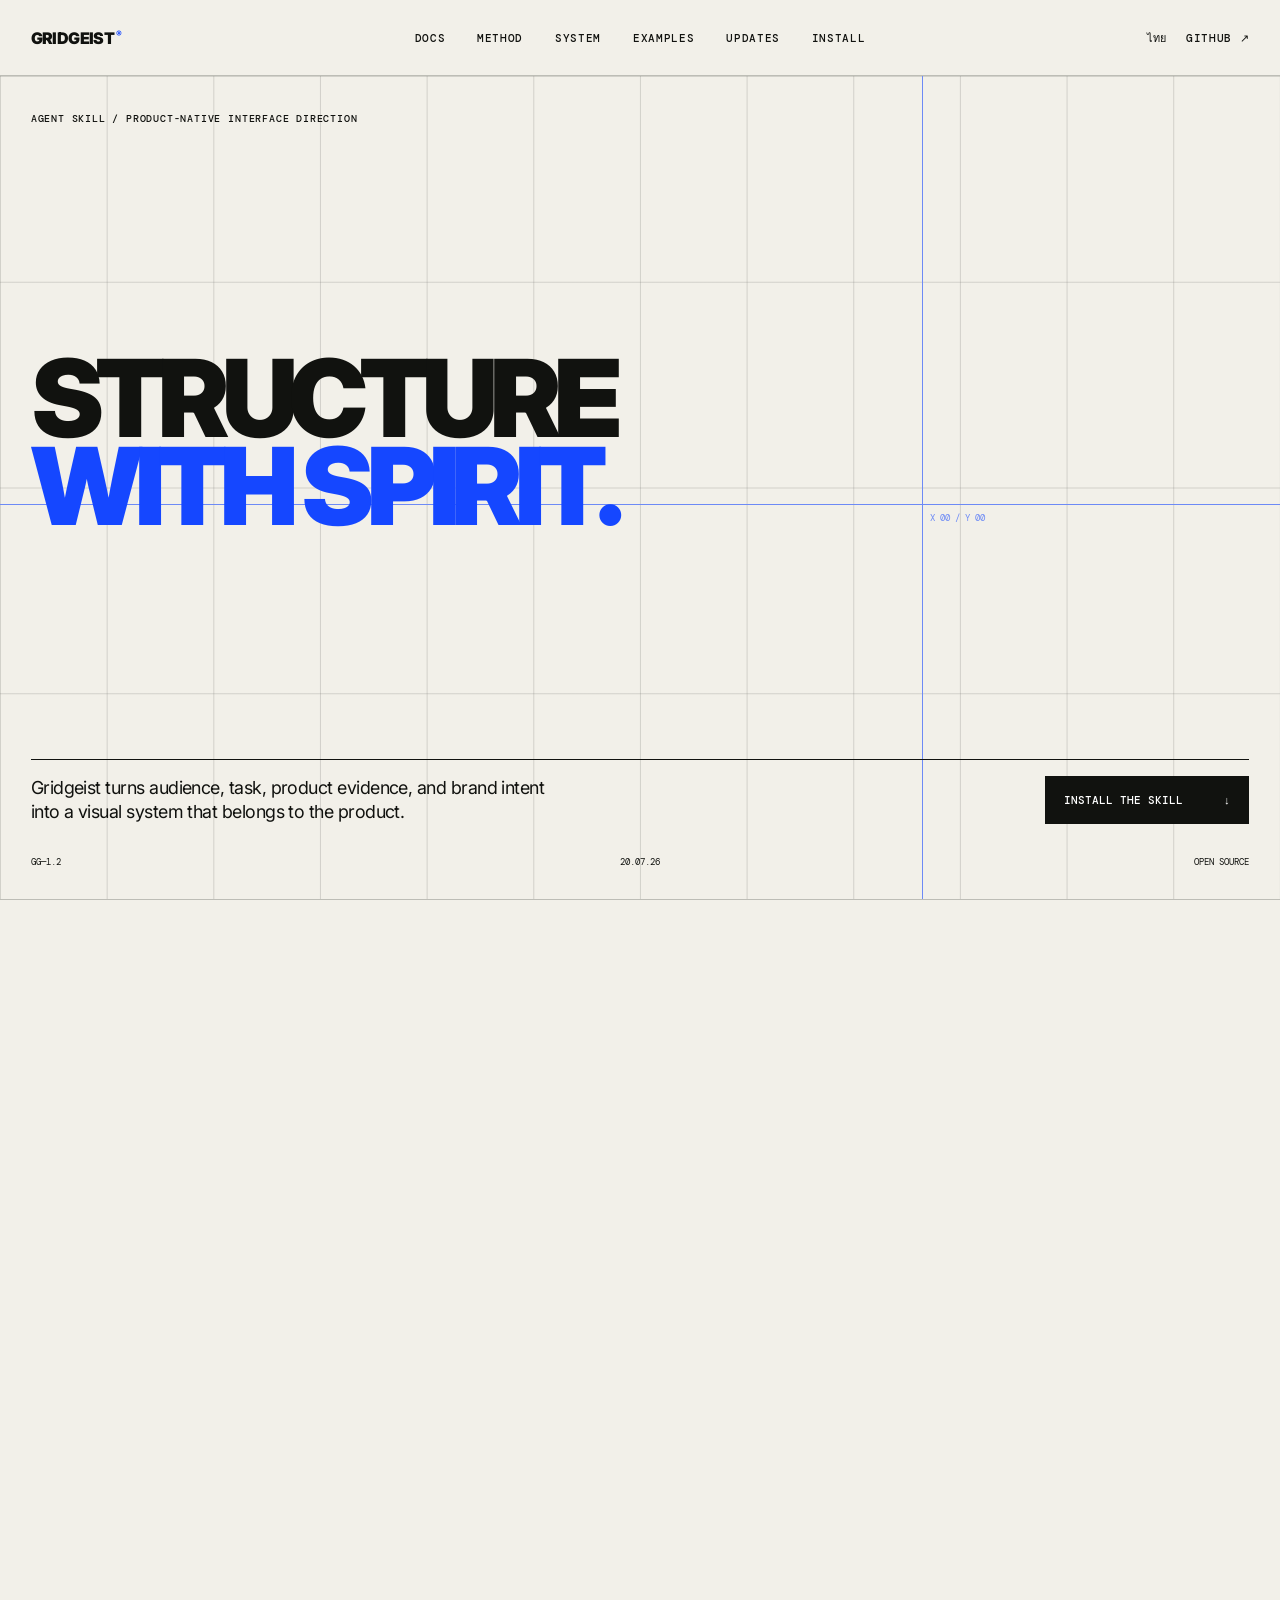
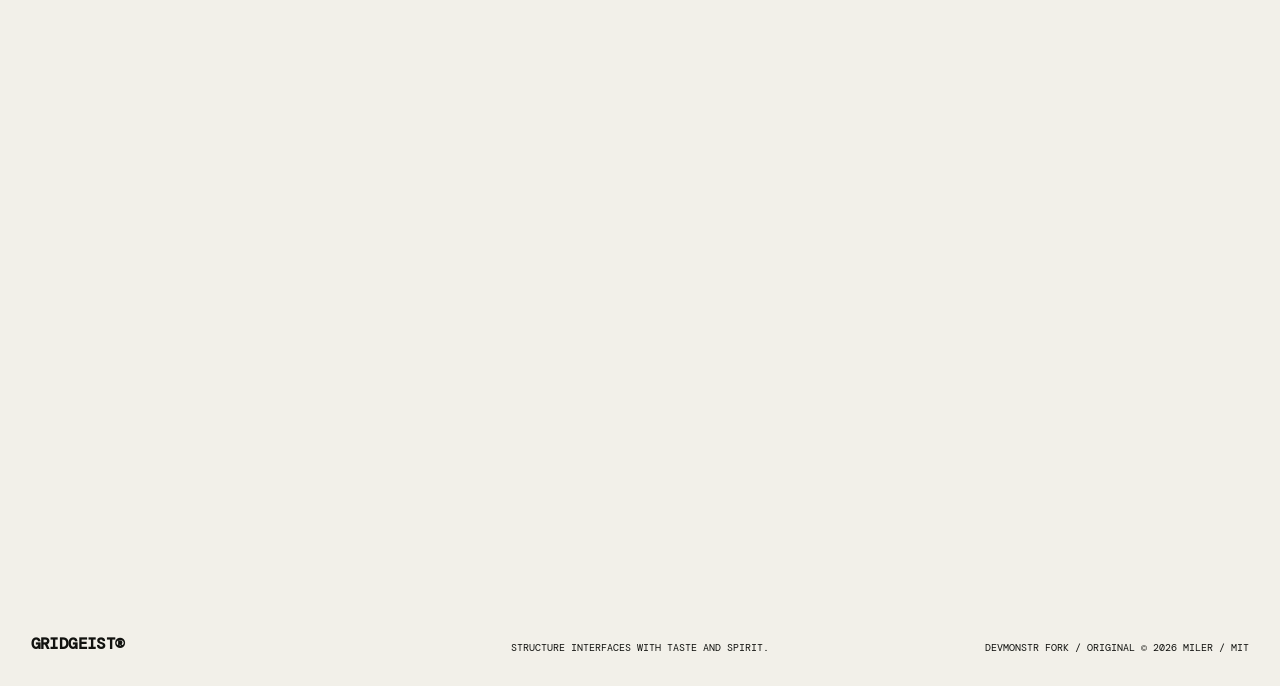
==== commit f5c98451: "feat: establish devmonstr release candidate" ====
--- a/site/index.html
+++ b/site/index.html
@@ -55,7 +55,7 @@
       </details>
       <div class="header-actions">
         <a class="header-language" href="./th/" lang="th">ไทย</a>
-        <a class="header-github" href="https://github.com/ohmiler/gridgeist">GitHub ↗</a>
+        <a class="header-github" href="https://github.com/devmonstr/gridgeist">GitHub ↗</a>
       </div>
     </header>
 
@@ -180,12 +180,12 @@
 
       <section class="proof reveal" aria-labelledby="proof-title">
         <p class="section-label">06 / Evaluation</p>
-        <div class="proof-number">19</div>
+        <div class="proof-number">20</div>
         <div class="proof-copy">
-          <h2 id="proof-title">Nineteen scenarios.<br />Six system runs.</h2>
-          <p>The published suite now covers creation, redesign, review, brand adaptation, direction alignment, state recovery, accessibility, evidence integrity, companion ownership, and design-system coherence.</p>
-          <p class="proof-note"><b>6 / 6</b> fresh v1.2 Scenario 19 implementations passed in English and Thai with independent responsive browser checks. Guardrails were repaired; real-user evidence remains open.</p>
-          <a href="https://github.com/ohmiler/gridgeist/blob/main/evals/prompts.md">Read the evaluation suite ↗</a>
+          <h2 id="proof-title">Twenty scenarios.<br />Bilingual evidence.</h2>
+          <p>The current suite spans creation, redesign, review, brand adaptation, direction alignment, state recovery, accessibility, evidence integrity, companion ownership, design-system coherence, and proportional typography.</p>
+          <p class="proof-note"><b>FORK / RC</b> Scenario 20 adds English and Thai oversized-title correction. It is not claimed as an independent agent pass until fresh-run evidence exists.</p>
+          <a href="https://github.com/devmonstr/gridgeist/blob/main/evals/prompts.md">Read the evaluation suite ↗</a>
         </div>
       </section>
 
@@ -198,15 +198,15 @@
         <h2 id="install-title">Install once.<br />Update deliberately.</h2>
         <div class="install-grid">
           <article class="install-primary">
-            <div><span>01 / CODEX PLUGIN</span><small>RECOMMENDED</small></div>
+            <div><span>01 / CODEX PLUGIN</span><small>AFTER TAG</small></div>
             <p>Add the marketplace, install the tagged plugin, then start a new Codex session.</p>
-            <div class="command-line"><code id="install-codex">codex plugin marketplace add ohmiler/gridgeist
+            <div class="command-line"><code id="install-codex">codex plugin marketplace add devmonstr/gridgeist
 codex plugin add gridgeist@gridgeist</code><button type="button" class="copy-button" data-copy-target="install-codex">Copy</button></div>
           </article>
           <article>
-            <div><span>02 / AGENT SKILLS</span><small>UNIVERSAL</small></div>
-            <p>Install globally for compatible agents.</p>
-            <div class="command-line command-line-small"><code id="install-skills">npx skills add ohmiler/gridgeist -g</code><button type="button" class="copy-button" data-copy-target="install-skills">Copy</button></div>
+            <div><span>02 / AGENT SKILLS</span><small>AVAILABLE NOW</small></div>
+            <p>Install the current fork globally for compatible agents.</p>
+            <div class="command-line command-line-small"><code id="install-skills">npx skills add devmonstr/gridgeist -g</code><button type="button" class="copy-button" data-copy-target="install-skills">Copy</button></div>
           </article>
           <article>
             <div><span>03 / UPDATE</span><small>EXPLICIT</small></div>
@@ -225,7 +225,7 @@
     <footer>
       <a class="wordmark" href="#top">GRIDGEIST®</a>
       <p>Structure interfaces with taste and spirit.</p>
-      <p>© 2026 MILER / MIT</p>
+      <p>DEVMonstr fork / original © 2026 Miler / MIT</p>
     </footer>
   </body>
 </html>
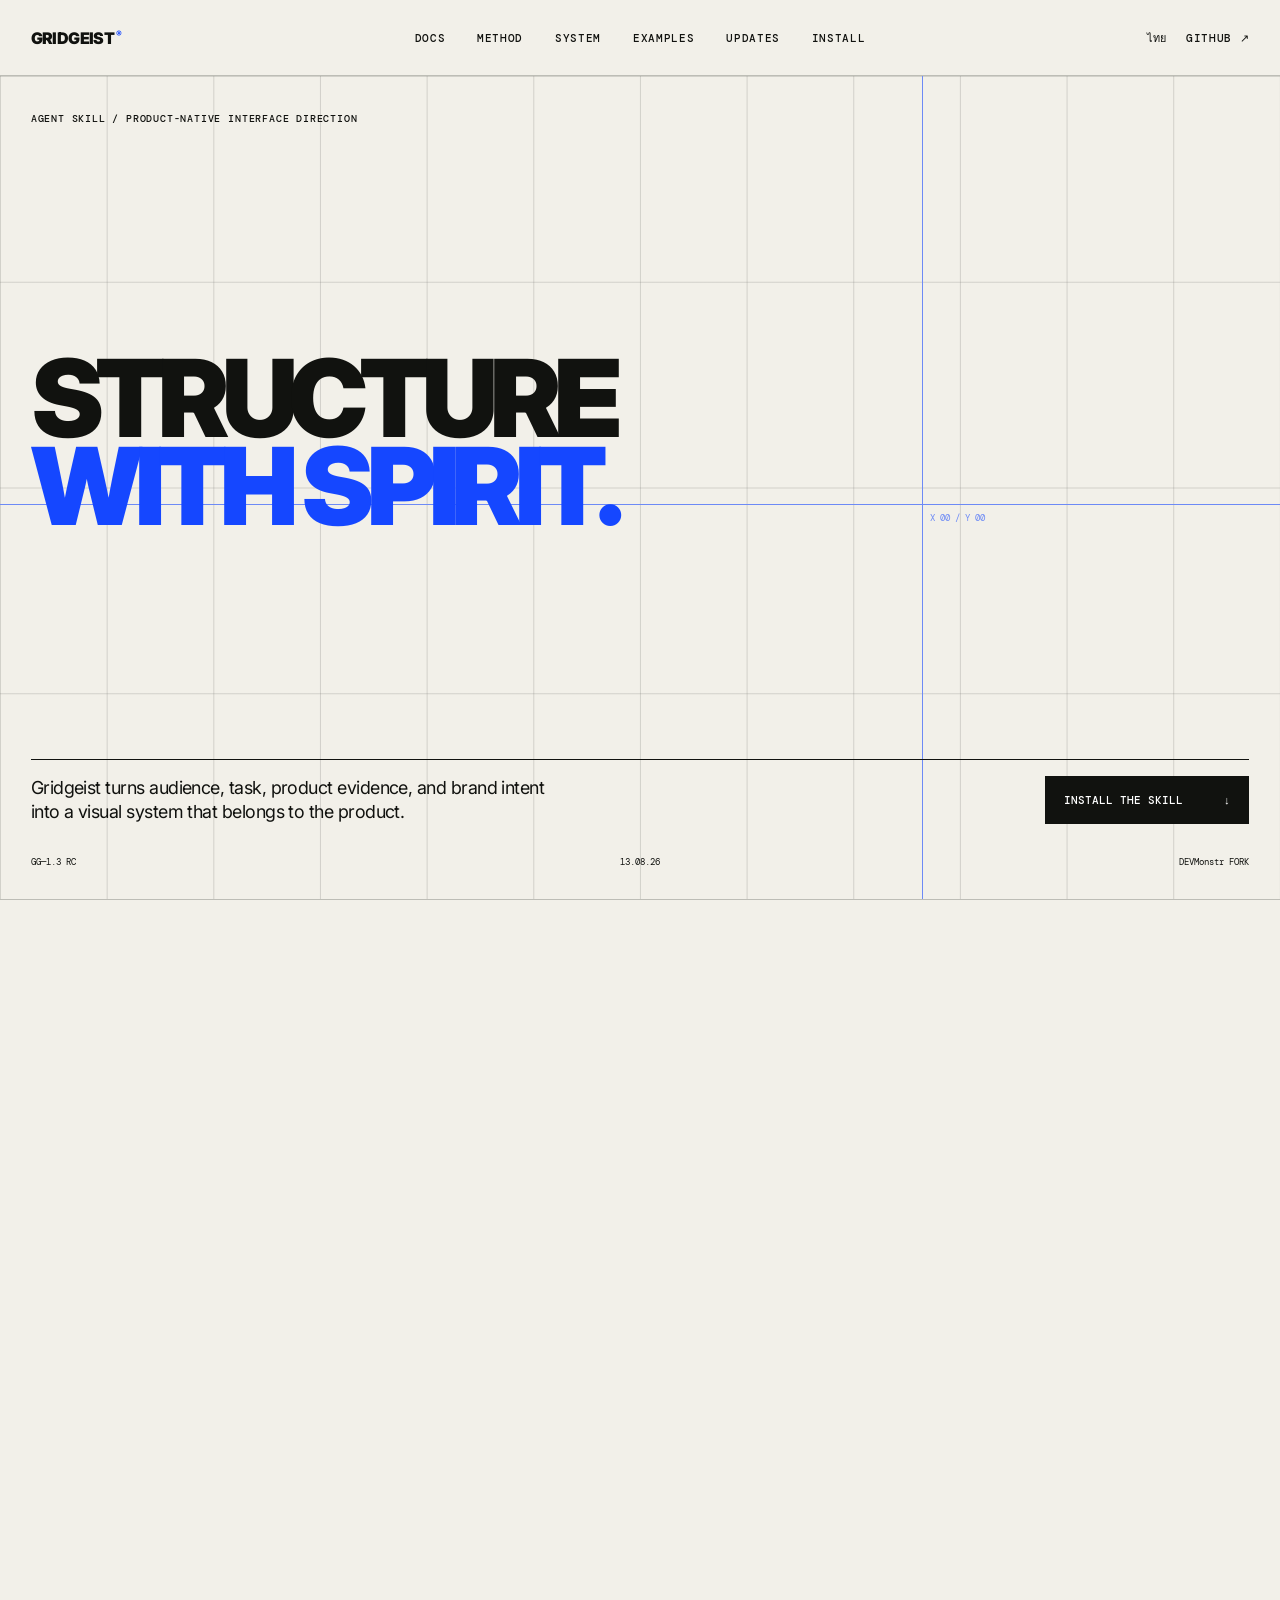
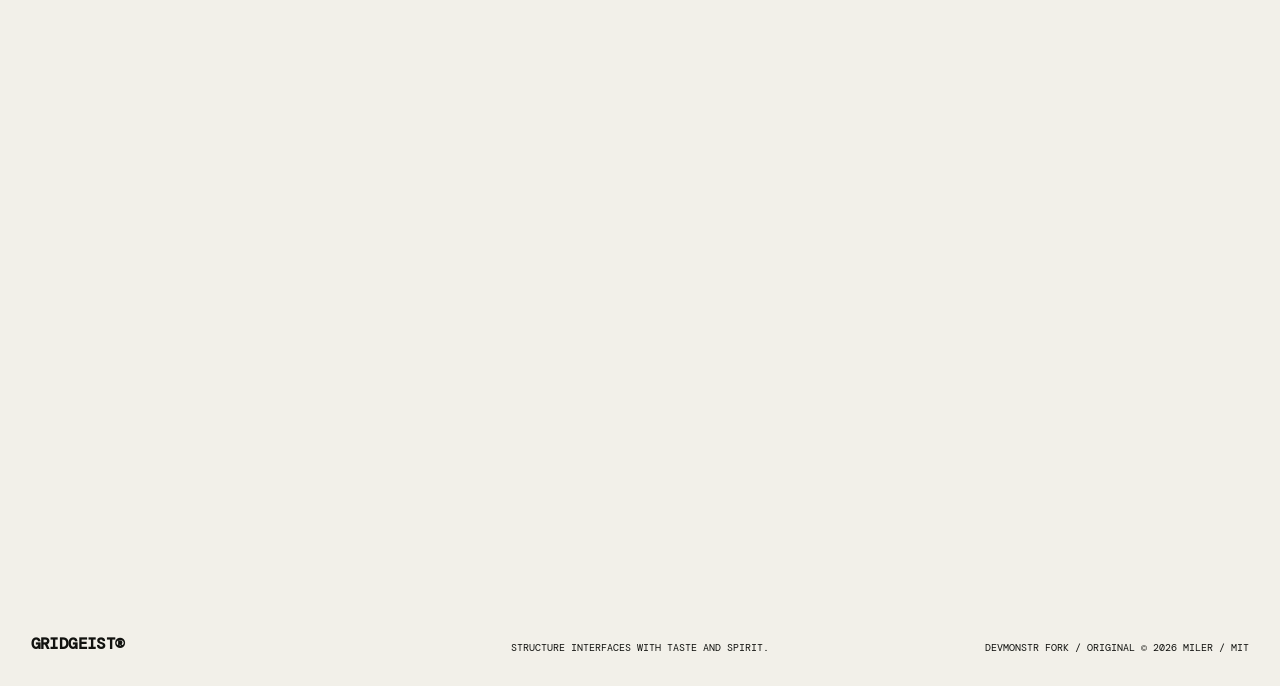
==== commit e23c529e: "docs: complete fork release surfaces" ====
--- a/site/index.html
+++ b/site/index.html
@@ -6,16 +6,16 @@
     <meta name="description" content="Gridgeist is a brand-adaptive agent skill for distinctive, product-native web interfaces." />
     <meta name="theme-color" content="#f2f0e9" />
     <title>Gridgeist — Structure interfaces with taste and spirit</title>
-    <link rel="canonical" href="https://ohmiler.github.io/gridgeist/" />
-    <link rel="alternate" hreflang="en" href="https://ohmiler.github.io/gridgeist/" />
-    <link rel="alternate" hreflang="th" href="https://ohmiler.github.io/gridgeist/th/" />
-    <link rel="alternate" hreflang="x-default" href="https://ohmiler.github.io/gridgeist/" />
+    <link rel="canonical" href="https://devmonstr.github.io/gridgeist/" />
+    <link rel="alternate" hreflang="en" href="https://devmonstr.github.io/gridgeist/" />
+    <link rel="alternate" hreflang="th" href="https://devmonstr.github.io/gridgeist/th/" />
+    <link rel="alternate" hreflang="x-default" href="https://devmonstr.github.io/gridgeist/" />
     <meta property="og:type" content="website" />
     <meta property="og:site_name" content="Gridgeist" />
     <meta property="og:title" content="Gridgeist — Structure interfaces with taste and spirit" />
     <meta property="og:description" content="A brand-adaptive agent skill for distinctive, product-native web interfaces." />
-    <meta property="og:url" content="https://ohmiler.github.io/gridgeist/" />
-    <meta property="og:image" content="https://ohmiler.github.io/gridgeist/og-image.png" />
+    <meta property="og:url" content="https://devmonstr.github.io/gridgeist/" />
+    <meta property="og:image" content="https://devmonstr.github.io/gridgeist/og-image.png" />
     <meta property="og:image:width" content="1200" />
     <meta property="og:image:height" content="630" />
     <meta property="og:image:alt" content="Gridgeist — Structure with spirit on a precise cobalt grid" />
@@ -24,7 +24,7 @@
     <meta name="twitter:card" content="summary_large_image" />
     <meta name="twitter:title" content="Gridgeist — Structure interfaces with taste and spirit" />
     <meta name="twitter:description" content="A brand-adaptive agent skill for distinctive, product-native web interfaces." />
-    <meta name="twitter:image" content="https://ohmiler.github.io/gridgeist/og-image.png" />
+    <meta name="twitter:image" content="https://devmonstr.github.io/gridgeist/og-image.png" />
     <link rel="icon" href="./favicon.ico" sizes="any" />
     <link rel="stylesheet" href="./styles.css" />
     <script src="./script.js" defer></script>
@@ -73,7 +73,7 @@
           <a class="button button-dark" href="#install">Install the skill <span aria-hidden="true">↓</span></a>
         </div>
         <div class="hero-index" aria-hidden="true">
-          <span>GG—1.2</span><span>20.07.26</span><span>OPEN SOURCE</span>
+          <span>GG—1.3 RC</span><span>13.08.26</span><span>DEVMonstr FORK</span>
         </div>
       </section>
 
@@ -198,7 +198,7 @@
         <h2 id="install-title">Install once.<br />Update deliberately.</h2>
         <div class="install-grid">
           <article class="install-primary">
-            <div><span>01 / CODEX PLUGIN</span><small>AFTER TAG</small></div>
+            <div><span>01 / CODEX PLUGIN</span><small>VERIFIED</small></div>
             <p>Add the marketplace, install the tagged plugin, then start a new Codex session.</p>
             <div class="command-line"><code id="install-codex">codex plugin marketplace add devmonstr/gridgeist
 codex plugin add gridgeist@gridgeist</code><button type="button" class="copy-button" data-copy-target="install-codex">Copy</button></div>
